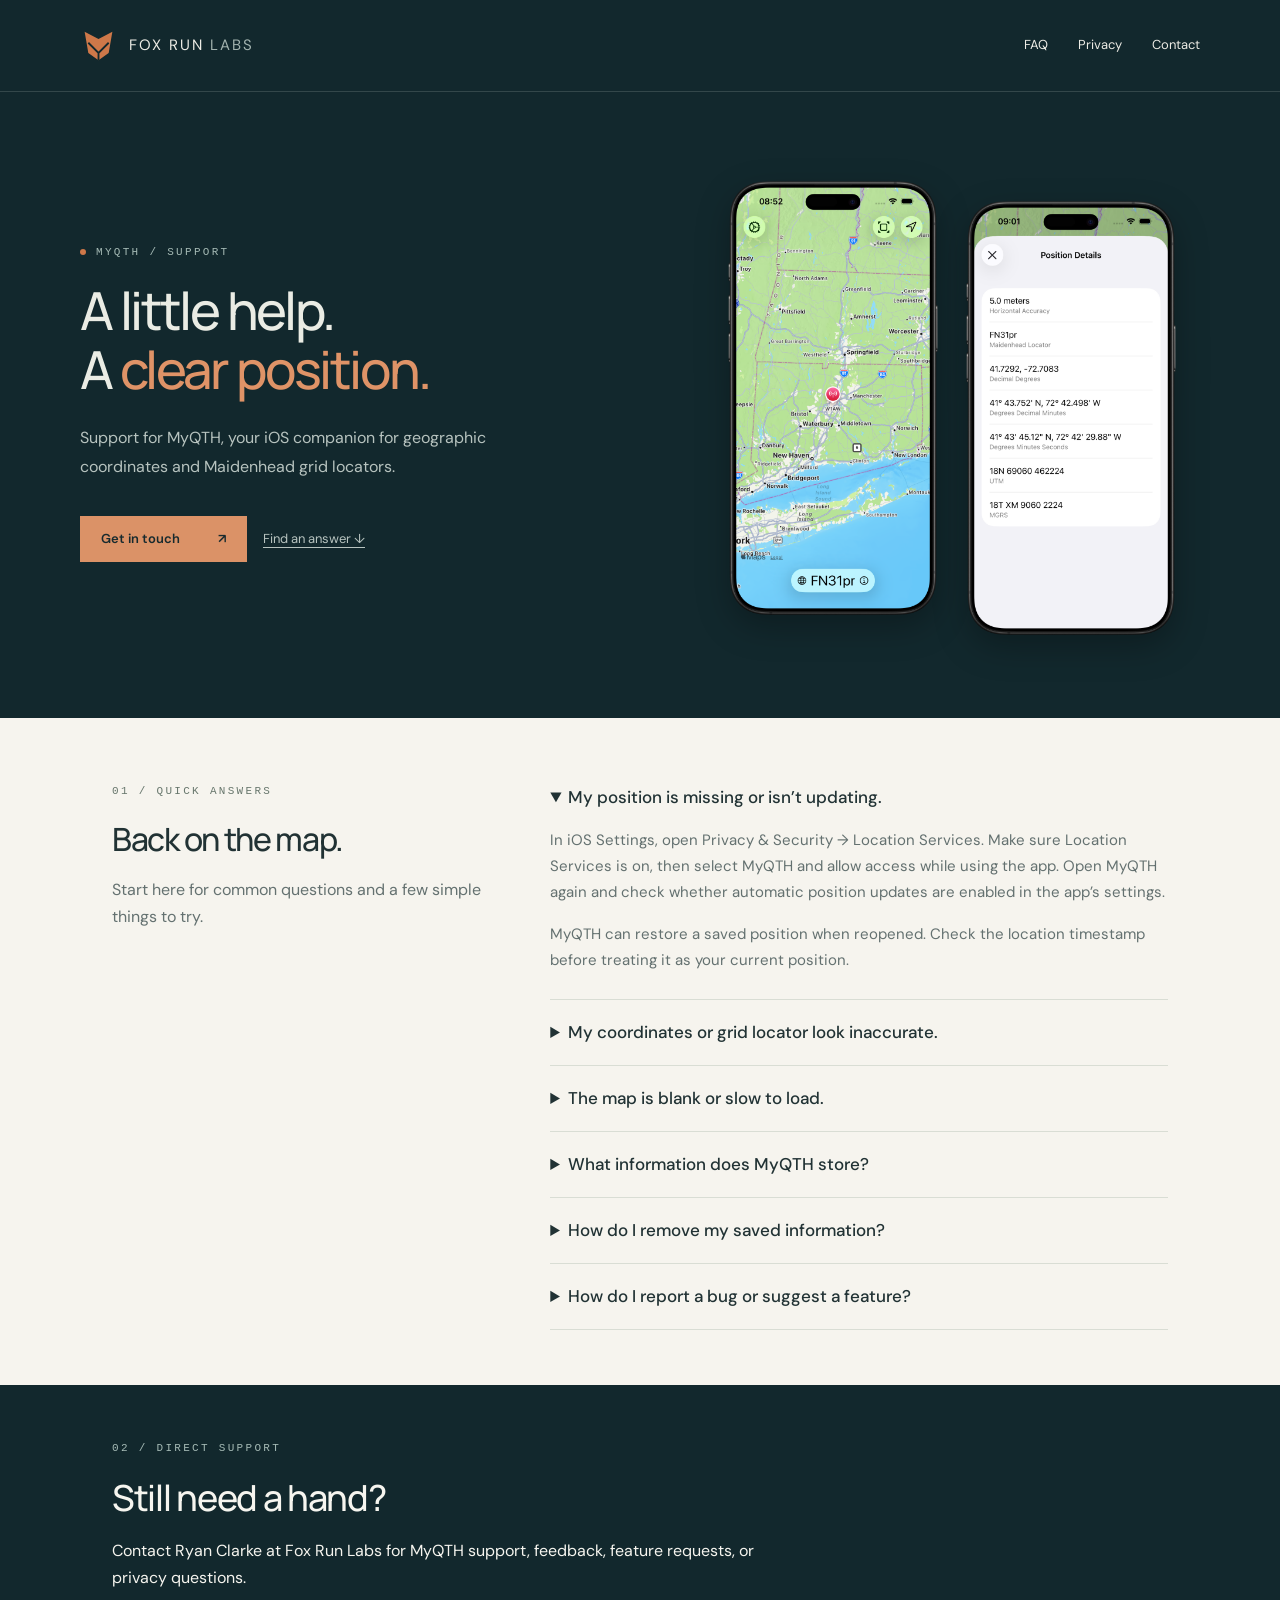
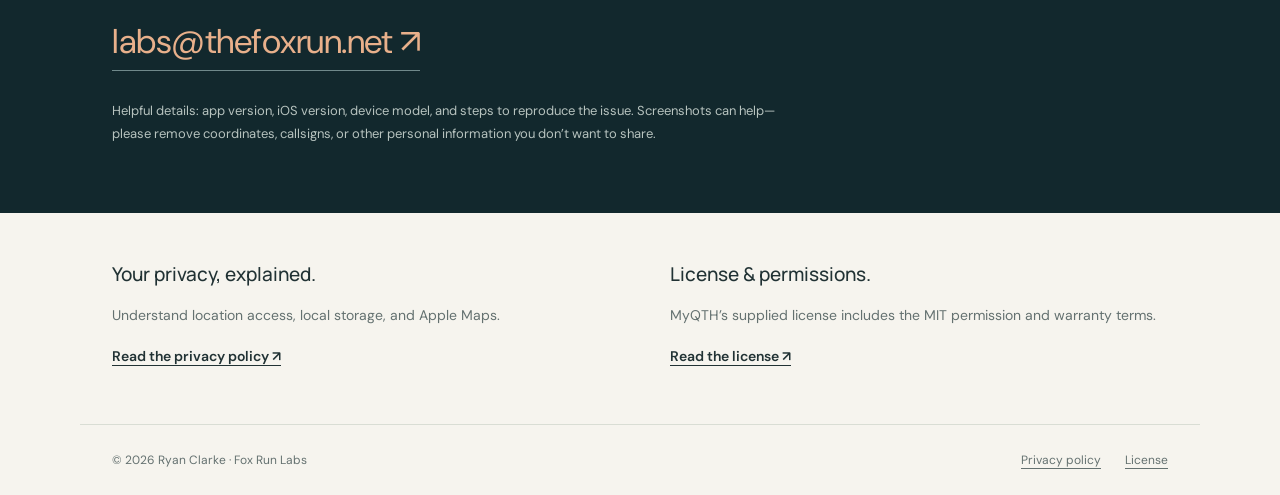
==== docs/index.html @ ea188235 ":Renamed doc/ to docs/ for GitHub Pages." ====
<!doctype html>
<html lang="en">

<head>
    <meta charset="utf-8">
    <meta name="viewport" content="width=device-width, initial-scale=1">
    <title>Support · MyQTH</title>
    <meta name="description"
        content="MyQTH for iOS — support, troubleshooting, privacy and license information from Fox Run Labs.">
    <meta name="theme-color" content="#12282d">
    <link rel="stylesheet" href="styles.css">
    <link rel="icon" href="images/favicon.svg" type="image/svg+xml">
</head>

<body><a class="skip" href="#main">Skip to content</a>
    <header><a class="brand" href="https://labs.thefoxrun.net/" aria-label="Fox Run Labs home"><svg viewBox="0 0 40 40"
                aria-hidden="true">
                <path d="M5 5l15 8L35 5l-4 23-11 8L9 28z" />
                <path class="foxline" d="M9 17l11 11 11-11M20 28v8" />
            </svg><span>FOX RUN <b>LABS</b></span></a>
        <nav aria-label="Main navigation"><a href="./#help">FAQ</a><a href="privacy.html">Privacy</a><a
                href="./#contact">Contact</a></nav>
    </header>
    <main id="main">
        <section class="hero">
            <div>
                <p class="eyebrow">MYQTH / SUPPORT</p>
                <h1>A little help.<br>A <em>clear position.</em></h1>
                <p class="intro">Support for MyQTH, your iOS companion for geographic coordinates and Maidenhead grid
                    locators.</p><a class="button" href="#contact">Get in touch <span aria-hidden="true">↗</span></a><a
                    class="textlink" href="#help">Find an answer ↓</a>
            </div>
            <div class="app-screenshots" aria-label="MyQTH app screenshots"><img src="images/main_screen.png" width="3000"
                    height="6000"
                    alt="MyQTH main screen showing an Apple Maps view, callsign marker, and Maidenhead grid locator"><img
                    src="images/position_details.png" width="3000" height="6000"
                    alt="MyQTH position details screen showing geographic coordinate formats"></div>
        </section>
        <section class="help" id="help">
            <div class="section-heading">
                <p class="eyebrow">01 / QUICK ANSWERS</p>
                <h2>Back on the map.</h2>
                <p>Start here for common questions and a few simple things to try.</p>
            </div>
            <div class="questions">
                <details open>
                    <summary>My position is missing or isn’t updating.</summary>
                    <p>In iOS Settings, open Privacy &amp; Security → Location Services. Make sure Location Services is
                        on, then select MyQTH and allow access while using the app. Open MyQTH again and check whether
                        automatic position updates are enabled in the app’s settings.</p>
                    <p>MyQTH can restore a saved position when reopened. Check the location timestamp before treating it
                        as your current position.</p>
                </details>
                <details>
                    <summary>My coordinates or grid locator look inaccurate.</summary>
                    <p>Check MyQTH’s location permission in iOS Settings and enable Precise Location if available. Try
                        again outdoors with a clear view of the sky, and allow time for a new location reading. Compare
                        the horizontal accuracy and timestamp shown by the app; a saved or approximate position may
                        produce a different grid locator.</p>
                </details>
                <details>
                    <summary>The map is blank or slow to load.</summary>
                    <p>MyQTH uses Apple Maps. Check your internet connection, then close and reopen the app. Map content
                        may need a connection even though coordinate calculations take place on your device.</p>
                </details>
                <details>
                    <summary>What information does MyQTH store?</summary>
                    <p>Your optional callsign, preferences, and last known position are stored on your device. MyQTH
                        does not maintain a location history or send your location to the developer. Apple Maps may
                        communicate with Apple to load map content. Read the <a href="privacy.html">full privacy
                            policy</a> for details.</p>
                </details>
                <details>
                    <summary>How do I remove my saved information?</summary>
                    <p>Clear your callsign in the app’s settings. Revoking location permission stops new location access
                        but does not erase the saved position. Deleting the app removes its local app data; offloading
                        may retain it. Device backups may also contain local app data.</p>
                </details>
                <details>
                    <summary>How do I report a bug or suggest a feature?</summary>
                    <p>Email <a href="mailto:labs@thefoxrun.net?subject=MyQTH%20feedback">labs@thefoxrun.net</a>. For a
                        bug, include your MyQTH version, iOS version, device model, what happened, and what you
                        expected. Suggestions and general questions are welcome too.</p>
                </details>
            </div>
        </section>
        <section class="contact" id="contact">
            <p class="eyebrow">02 / DIRECT SUPPORT</p>
            <h2>Still need a hand?</h2>
            <p>Contact Ryan Clarke at Fox Run Labs for MyQTH support, feedback, feature requests, or privacy questions.
            </p><a class="email" href="mailto:labs@thefoxrun.net?subject=MyQTH%20support">labs@thefoxrun.net <span
                    aria-hidden="true">↗</span></a>
            <p class="small">Helpful details: app version, iOS version, device model, and steps to reproduce the issue.
                Screenshots can help—please remove coordinates, callsigns, or other personal information you don’t want
                to share.</p>
        </section>
        <section class="resources">
            <div>
                <h3>Your privacy, explained.</h3>
                <p>Understand location access, local storage, and Apple Maps.</p><a href="privacy.html">Read the privacy
                    policy ↗</a>
            </div>
            <div>
                <h3>License &amp; permissions.</h3>
                <p>MyQTH’s supplied license includes the MIT permission and warranty terms.</p><a
                    href="license.html">Read the license ↗</a>
            </div>
        </section>
    </main>
    <footer><span>© 2026 Ryan Clarke · Fox Run Labs</span>
        <div><a href="privacy.html">Privacy policy</a><a href="license.html">License</a></div>
    </footer>
</body>

</html>
---- docs/styles.css ----
@import url('https://fonts.googleapis.com/css2?family=DM+Sans:wght@400;500;600;700&family=Manrope:wght@400;500;600;700;800&display=swap');

* {
    box-sizing: border-box
}

html {
    scroll-behavior: smooth;
    scroll-padding-top: 24px
}

body {
    margin: 0;
    background: #f6f5ef;
    color: #153532;
    font: 16px/1.65 -apple-system, BlinkMacSystemFont, "Segoe UI", sans-serif
}

a {
    color: inherit;
    text-underline-offset: 4px
}

a:hover {
    color: #815019
}

a:focus-visible,
summary:focus-visible {
    outline: 3px solid #a25e1c;
    outline-offset: 5px
}

header,
main,
footer {
    max-width: 1120px;
    margin: auto
}

header {
    padding: 30px 32px;
    display: flex;
    align-items: center;
    justify-content: space-between;
    border-bottom: 1px solid #d7ddd4
}

.brand {
    display: flex;
    gap: 8px;
    align-items: center;
    text-decoration: none;
    letter-spacing: 2px;
    font-size: 12px
}

.brand b {
    font-weight: 400;
    color: #586b61
}

.mark {
    display: inline-flex;
    align-items: center;
    justify-content: center;
    background: #153532;
    color: #fff;
    width: 34px;
    height: 34px;
    border-radius: 9px;
    font-size: 21px;
    font-weight: 700;
    letter-spacing: -4px;
    margin-right: 5px
}

.mark span {
    font-size: 18px
}

nav {
    display: flex;
    gap: 28px;
    font-size: 14px
}

nav a {
    text-decoration: none
}

main {
    padding: 0 32px
}

.hero {
    display: grid;
    grid-template-columns: 1.2fr 1fr;
    gap: 70px;
    padding: 80px 0 72px;
    align-items: center
}

.eyebrow {
    font: 600 11px/1.5 ui-monospace, monospace;
    letter-spacing: 2px;
    color: #53665b;
    margin: 0 0 20px
}

h1 {
    font-size: clamp(40px, 5vw, 64px);
    line-height: 1.08;
    letter-spacing: -2.5px;
    font-weight: 600;
    margin: 0 0 24px
}

h2 {
    font-size: 32px;
    line-height: 1.2;
    letter-spacing: -1px;
    margin: 0 0 18px
}

h3 {
    font-size: 19px;
    margin: 0 0 8px
}

.intro {
    font-size: 18px;
    color: #53635a;
    max-width: 440px;
    margin-bottom: 30px
}

.button {
    display: inline-flex;
    gap: 38px;
    background: #153532;
    color: #fff;
    text-decoration: none;
    padding: 13px 20px;
    border-radius: 6px;
    font-weight: 600
}

.button:hover {
    background: #294c42;
    color: white
}

.textlink {
    display: inline-block;
    margin: 16px;
    font-size: 14px
}

.locator {
    height: 330px;
    border: 1px solid #cbd6c6;
    border-radius: 16px;
    position: relative;
    overflow: hidden;
    background: radial-gradient(ellipse at center, #d8e7cf66 0 30%, transparent 31%), repeating-linear-gradient(0deg, transparent 0 54px, #cad5c155 55px 56px), repeating-linear-gradient(90deg, #eaf0df 0 54px, #cad5c1 55px 56px)
}

.locator:before,
.locator:after {
    content: "";
    position: absolute;
    border: 1px solid #aabda3;
    border-radius: 50%;
    width: 220px;
    height: 220px;
    left: 50%;
    top: 46%;
    transform: translate(-50%, -50%)
}

.locator:after {
    width: 140px;
    height: 140px
}

.pin {
    position: absolute;
    left: 50%;
    top: 46%;
    transform: translate(-50%, -50%);
    font-size: 52px;
    color: #254a3b
}

.north {
    position: absolute;
    right: 22px;
    top: 18px;
    font: 12px ui-monospace, monospace
}

.gridlabel,
.coordinates {
    position: absolute;
    bottom: 40px;
    width: 100%;
    text-align: center;
    font: 10px ui-monospace, monospace;
    letter-spacing: 1.5px
}

.coordinates {
    bottom: 22px;
    font-size: 8px;
    color: #52634e
}

.help {
    display: grid;
    grid-template-columns: 1fr 1.65fr;
    gap: 64px;
    padding: 58px 0;
    border-top: 1px solid #d7ddd4
}

.section-heading>p:last-child {
    color: #53635a
}

details {
    border-bottom: 1px solid #d7ddd4;
    padding: 18px 0
}

details:first-child {
    padding-top: 0
}

summary {
    cursor: pointer;
    font-size: 17px;
    font-weight: 600;
    padding-right: 12px
}

details p {
    color: #4c5e53;
    font-size: 15px;
    line-height: 1.75
}

details p:last-child {
    margin-bottom: 8px
}

.contact {
    background: #153532;
    color: #f6f5ef;
    border-radius: 12px;
    padding: 42px 48px;
    margin: 22px 0 40px;
    max-width: 100%
}

.contact .eyebrow {
    color: #c1d1b7
}

.contact>p {
    max-width: 670px
}

.email {
    display: inline-block;
    font-size: clamp(20px, 3.8vw, 34px);
    letter-spacing: -.5px;
    text-decoration: none;
    border-bottom: 1px solid #809583;
    margin: 5px 0 16px
}

.email:hover {
    color: #e4c68f
}

.small {
    font-size: 13px;
    color: #ced8ca
}

.resources {
    display: grid;
    grid-template-columns: 1fr 1fr;
    gap: 60px;
    padding: 10px 0 54px
}

.resources p {
    font-size: 14px;
    color: #53635a
}

.resources a {
    font-size: 14px;
    font-weight: 600
}

footer {
    padding: 25px 32px;
    border-top: 1px solid #d7ddd4;
    display: flex;
    justify-content: space-between;
    gap: 20px;
    color: #58675e;
    font-size: 12px
}

footer div {
    display: flex;
    gap: 24px
}

.document {
    max-width: 740px;
    padding: 64px 0 80px
}

.document h1 {
    font-size: 48px
}

.document h2 {
    font-size: 23px;
    margin-top: 36px
}

.document p {
    overflow-wrap: anywhere
}

.skip {
    position: absolute;
    top: -100px;
    left: 15px;
    background: white;
    padding: 10px;
    z-index: 5
}

.skip:focus {
    top: 10px
}

@media(max-width:720px) {
    header {
        padding: 22px 20px
    }

    main {
        padding: 0 20px
    }

    nav {
        gap: 16px;
        font-size: 12px
    }

    .brand {
        font-size: 10px;
        letter-spacing: 1px
    }

    .hero {
        grid-template-columns: 1fr;
        padding: 48px 0;
        gap: 30px
    }

    .locator {
        height: 230px
    }

    .help {
        grid-template-columns: 1fr;
        gap: 24px;
        padding: 36px 0
    }

    .contact {
        padding: 30px 24px
    }

    .resources {
        grid-template-columns: 1fr;
        gap: 28px
    }

    footer {
        padding: 22px 20px;
        flex-direction: column
    }

    .document h1 {
        font-size: 40px
    }
}

@media(prefers-reduced-motion:reduce) {
    html {
        scroll-behavior: auto
    }
}

/* Shared visual language from labs.thefoxrun.net. */
:root {
    --navy: #12282d;
    --cream: #f6f4ee;
    --ink: #213234;
    --muted: #647170;
    --orange: #ce7849;
    --line: #d9ddd4
}

body {
    background: var(--cream);
    color: var(--ink);
    font-family: 'DM Sans', Arial, sans-serif;
    line-height: 1.7
}

h1,
h2,
h3 {
    font-family: Manrope, Arial, sans-serif;
    font-weight: 500
}

header {
    max-width: none;
    padding: 27px max(6%, calc((100vw - 1120px)/2));
    background: var(--navy);
    color: #edece5;
    border-color: #33474a
}

.brand {
    font-size: 15px;
    gap: 12px;
    letter-spacing: 2px;
    white-space: nowrap
}

.brand svg {
    width: 37px;
    fill: var(--orange);
    flex-shrink: 0
}

.brand b {
    color: #a3b3af
}

.foxline {
    fill: none;
    stroke: var(--navy);
    stroke-width: 2
}

nav {
    font-size: 13px;
    gap: 30px
}

nav a:hover,
.brand:hover {
    color: #e59a71
}

main {
    max-width: none;
    padding: 0
}

.hero {
    background: var(--navy);
    color: #eaece4;
    padding: 80px max(6%, calc((100vw - 1120px)/2));
    gap: 55px;
    grid-template-columns: 1.15fr 1fr
}

.hero .eyebrow {
    color: #a5bab5
}

.hero .eyebrow:before {
    content: '';
    display: inline-block;
    width: 6px;
    height: 6px;
    border-radius: 50%;
    background: var(--orange);
    margin-right: 10px;
    vertical-align: middle
}

h1 {
    line-height: 1.14;
    font-size: clamp(38px, 4.1vw, 61px);
    letter-spacing: -2.6px
}

h1 em {
    font-style: normal;
    color: #df9367
}

.intro {
    color: #b7c3bf;
    font-size: 16px;
    line-height: 1.8
}

.button {
    background: #db9267;
    color: #172a2e;
    border-radius: 0;
    font-size: 13px;
    padding: 12px 21px
}

.button:hover {
    background: #edaa80;
    color: #172a2e
}

.textlink {
    color: #b7c3bf;
    font-size: 13px
}

.textlink:hover {
    color: #e59a71
}

.locator {
    border-radius: 0;
    border-color: #3c5355;
    background: radial-gradient(ellipse at center, #28494a66 0 30%, transparent 31%), repeating-linear-gradient(0deg, transparent 0 54px, #49606555 55px 56px), repeating-linear-gradient(90deg, #172f34 0 54px, #49606555 55px 56px)
}

.locator:before,
.locator:after {
    border-color: #70898b
}

.pin {
    color: #df9367
}

.north {
    color: #b7c3bf
}

.gridlabel {
    color: #df9367
}

.coordinates {
    color: #a5bab5
}

.help,
.resources {
    max-width: 1120px;
    margin-left: auto;
    margin-right: auto;
    padding-left: 32px;
    padding-right: 32px
}

.help {
    border: 0;
    padding-top: 65px;
    padding-bottom: 55px
}

.eyebrow {
    font-weight: 500;
    letter-spacing: 2.3px;
    color: #67766c
}

h2 {
    letter-spacing: -1.3px
}

details {
    border-color: var(--line)
}

summary {
    font-weight: 500
}

details p,
.section-heading>p:last-child,
.resources p {
    color: var(--muted)
}

.contact {
    border-radius: 0;
    background: var(--navy);
    margin: 0;
    padding: 55px max(6%, calc((100vw - 1056px)/2))
}

.contact h2 {
    font-size: 36px
}

.contact .eyebrow {
    color: #a5bab5
}

.email {
    border-color: #70898b;
    color: #e8b08b
}

.small {
    color: #b7c3bf
}

.resources {
    padding-top: 45px;
    padding-bottom: 55px
}

.resources h3 {
    font-weight: 500
}

.document {
    max-width: 800px;
    padding: 64px 30px 80px;
    margin: auto
}

.document h1 {
    color: var(--navy)
}

footer {
    border-color: var(--line);
    color: var(--muted)
}

a:focus-visible,
summary:focus-visible {
    outline-color: var(--orange)
}

@media(max-width:720px) {
    header {
        padding: 22px 5%;
        flex-wrap: wrap;
        gap: 20px
    }

    .brand {
        font-size: 12px
    }

    nav {
        font-size: 12px;
        gap: 20px
    }

    .hero {
        grid-template-columns: 1fr;
        padding: 45px 5%;
        gap: 35px
    }

    h1 {
        letter-spacing: -1.5px
    }

    .help,
    .resources {
        padding-left: 5%;
        padding-right: 5%
    }

    .contact {
        padding: 38px 5%
    }

    .contact h2 {
        font-size: 30px
    }

    .document {
        padding: 45px 5% 60px
    }
}

.app-screenshots {
    display: flex;
    align-items: center;
    justify-content: center;
    gap: 18px;
    min-width: 0;
    padding: 6px 0 20px
}

.app-screenshots img {
    display: block;
    width: calc(50% - 9px);
    max-width: 220px;
    height: auto;
    filter: drop-shadow(0 12px 16px #0004)
}

.app-screenshots img:nth-child(2) {
    transform: translateY(20px)
}

@media(max-width:720px) {
    .app-screenshots {
        max-width: 460px;
        width: 100%;
        margin: auto;
        gap: 16px
    }

    .app-screenshots img {
        width: calc(50% - 8px)
    }
}
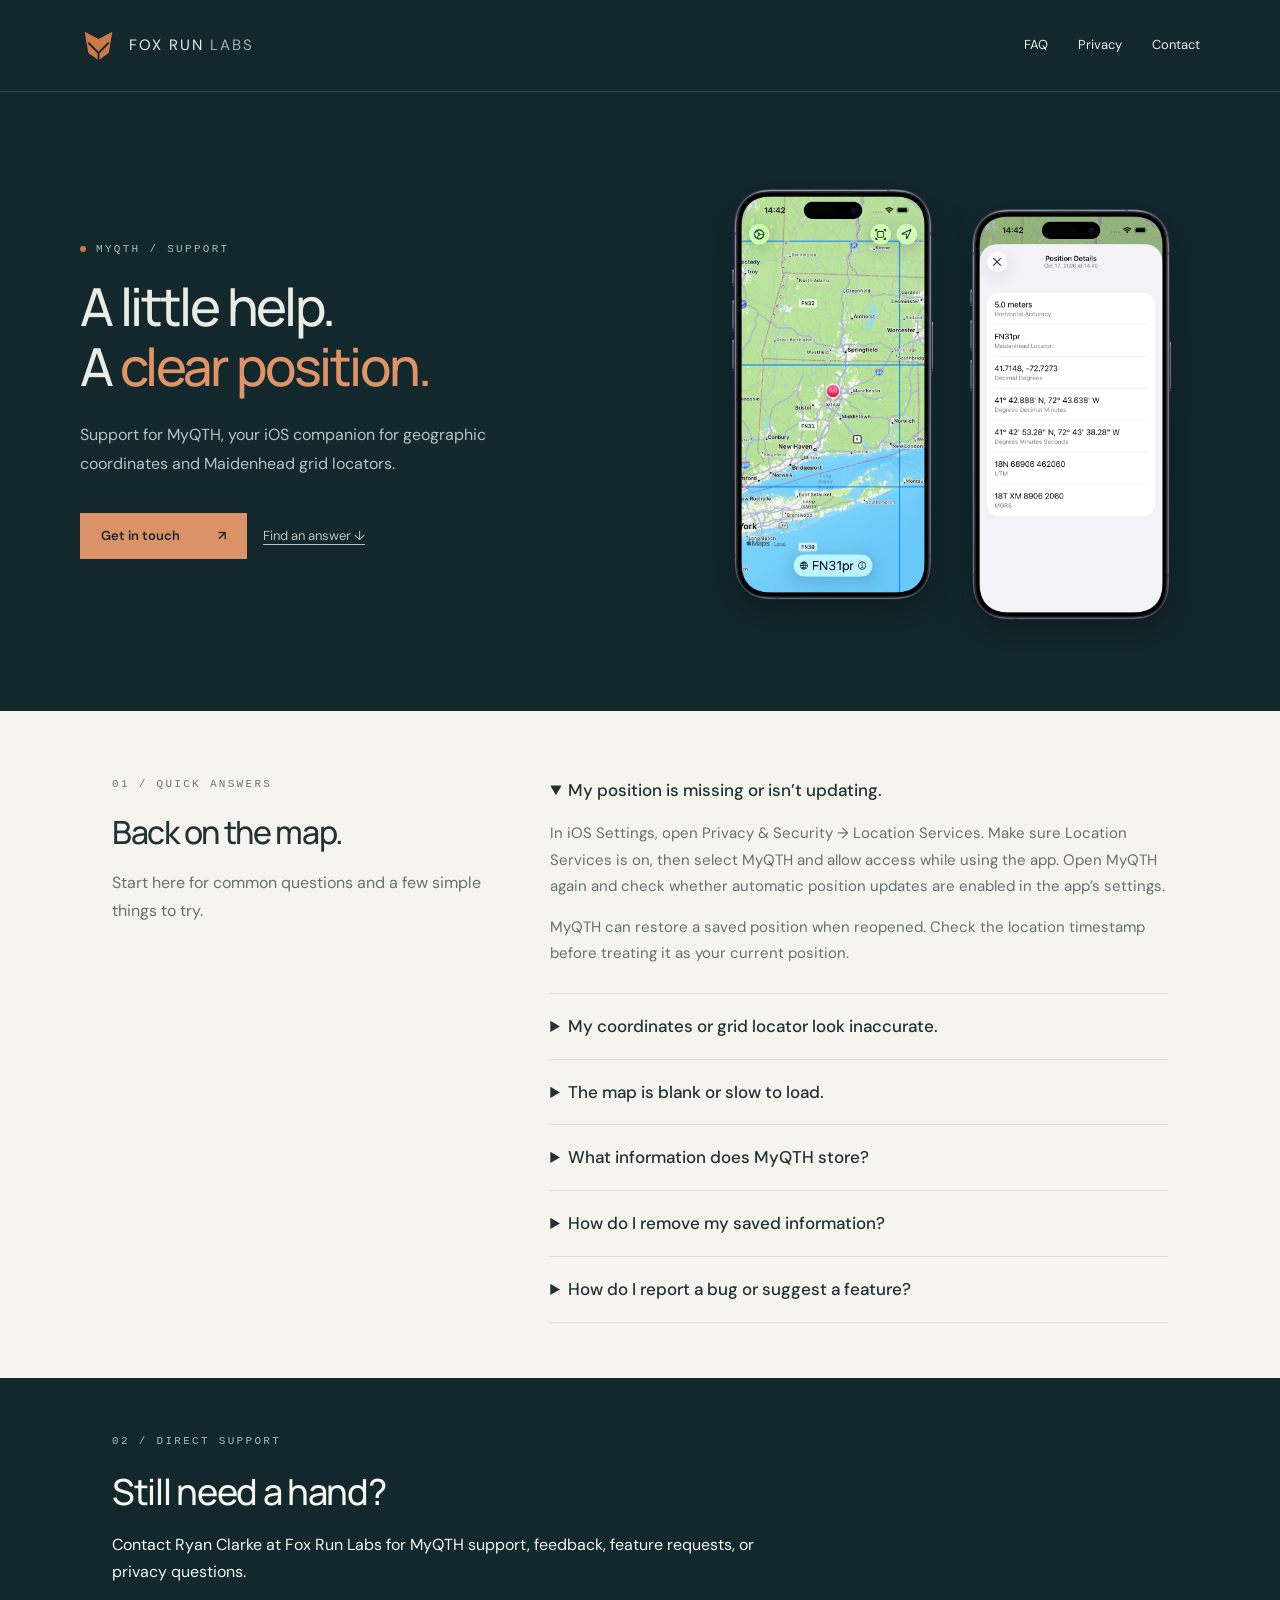
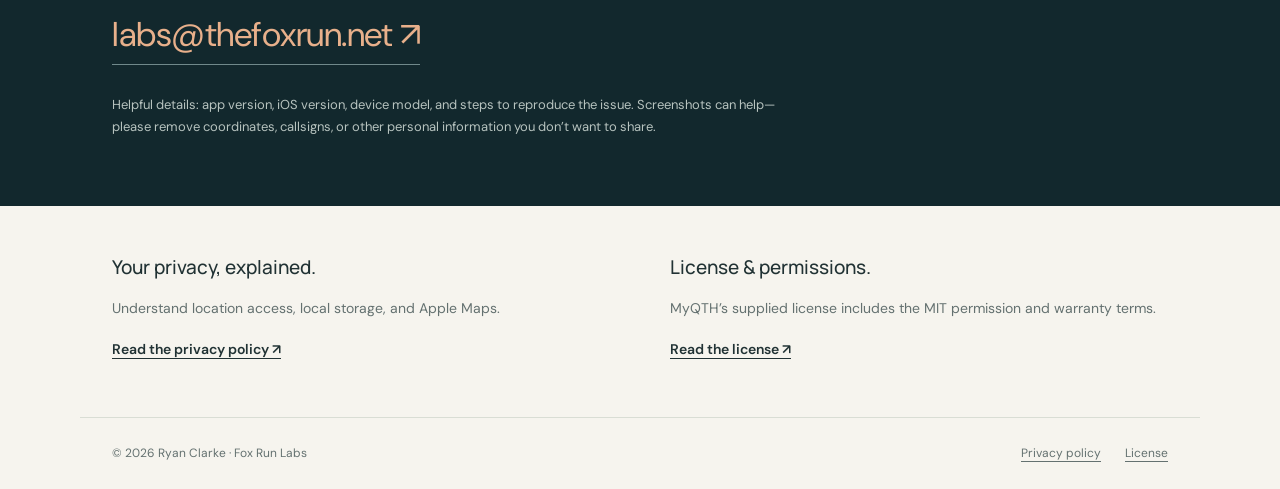
==== commit 4b90fa4b: "Updated screenshots to match new UI." ====
--- a/docs/index.html
+++ b/docs/index.html
@@ -30,10 +30,10 @@
                     locators.</p><a class="button" href="#contact">Get in touch <span aria-hidden="true">↗</span></a><a
                     class="textlink" href="#help">Find an answer ↓</a>
             </div>
-            <div class="app-screenshots" aria-label="MyQTH app screenshots"><img src="images/main_screen.png" width="3000"
-                    height="6000"
+            <div class="app-screenshots" aria-label="MyQTH app screenshots"><img src="images/main-screen.png" width="1419"
+                    height="2796"
                     alt="MyQTH main screen showing an Apple Maps view, callsign marker, and Maidenhead grid locator"><img
-                    src="images/position_details.png" width="3000" height="6000"
+                    src="images/position-details.png" width="1419" height="2796"
                     alt="MyQTH position details screen showing geographic coordinate formats"></div>
         </section>
         <section class="help" id="help">
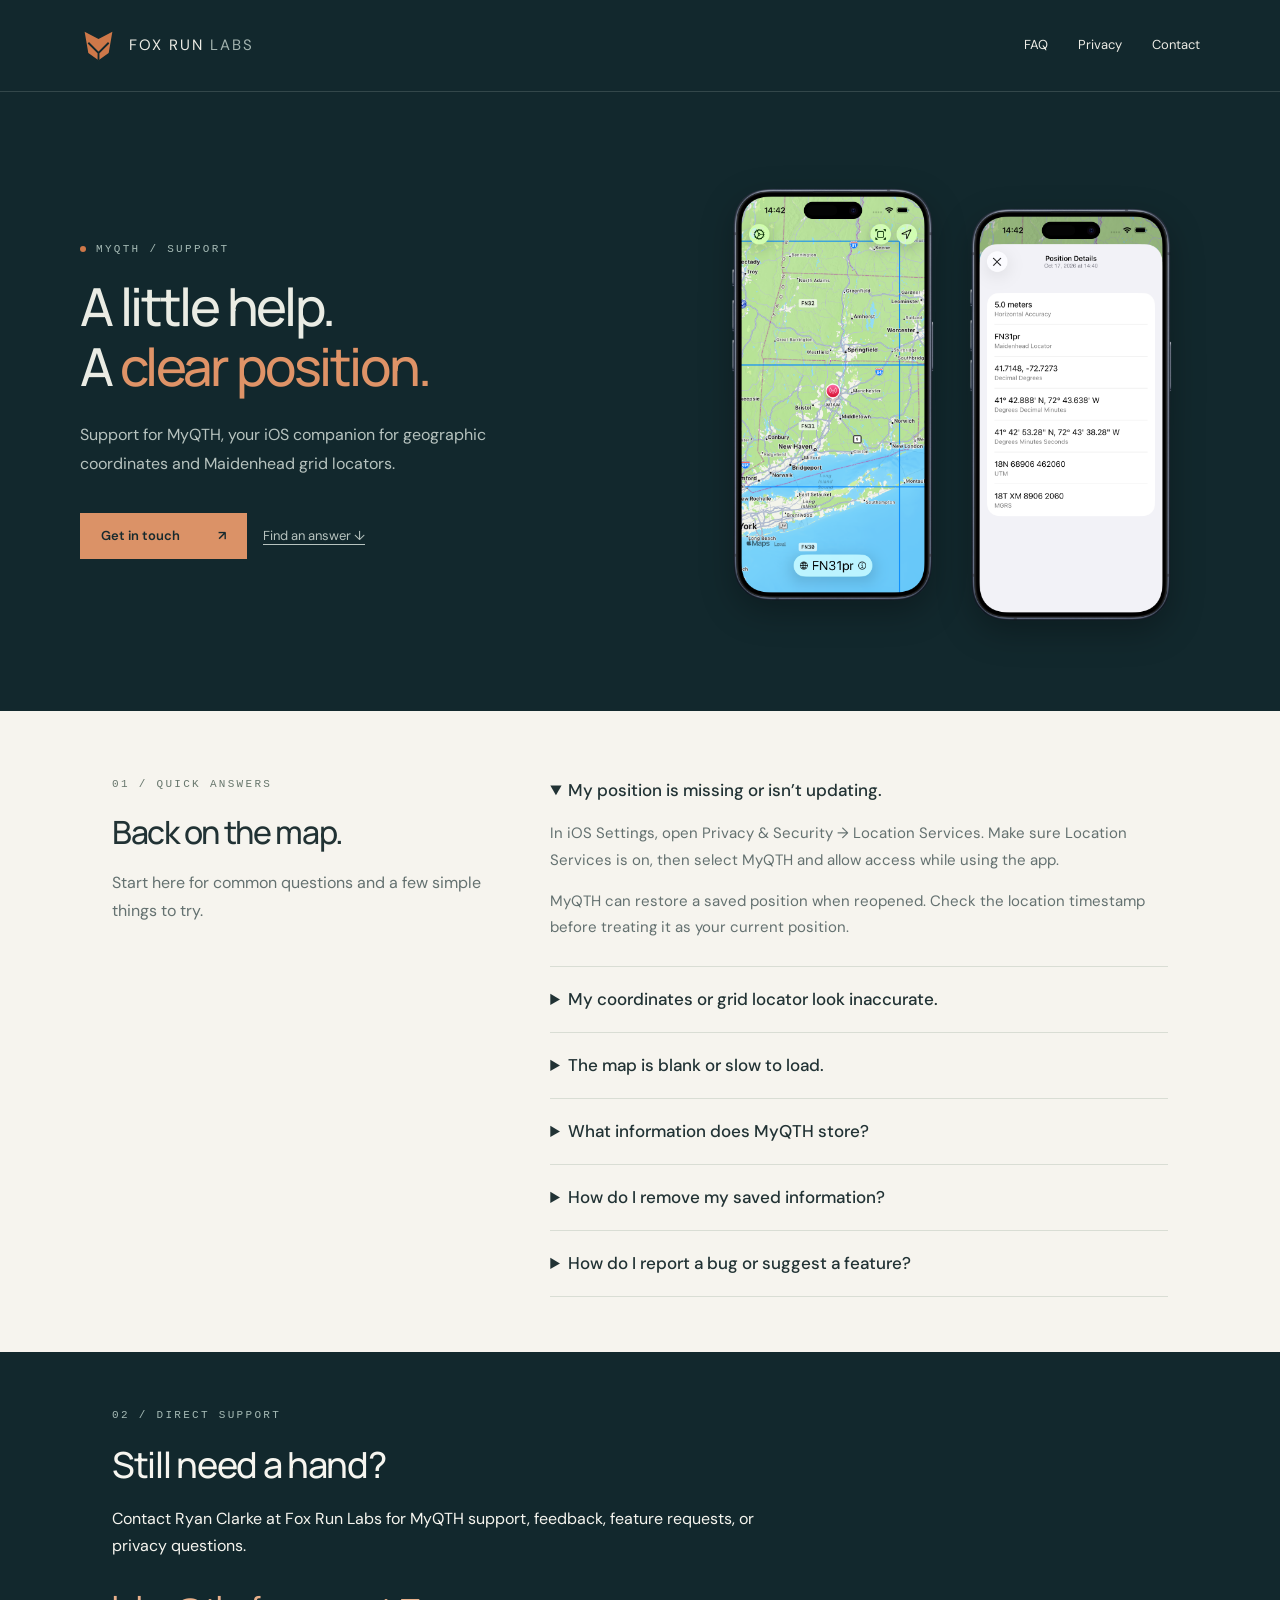
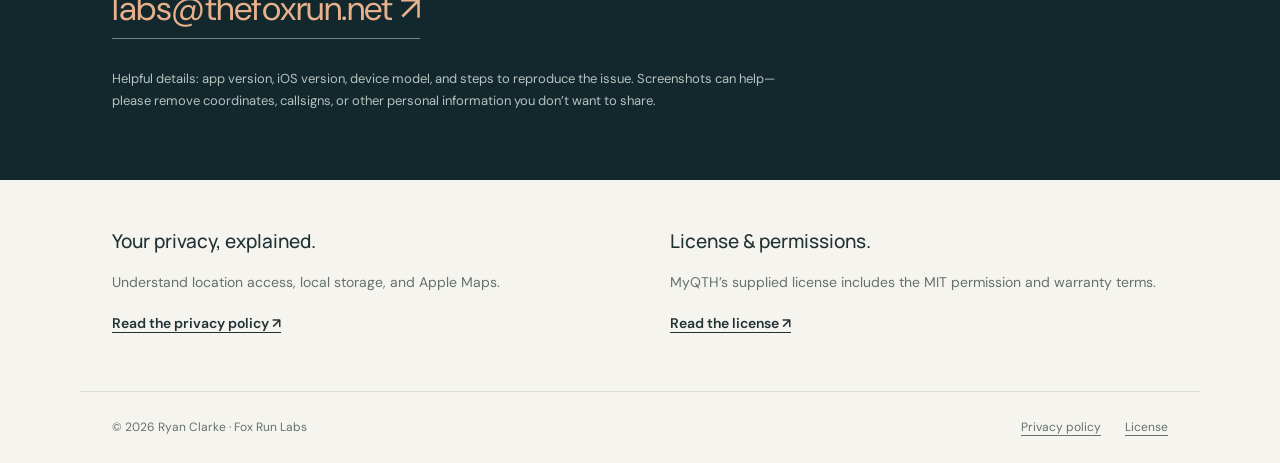
==== commit 4f83b518: "Updated support page to remove language of automatic updates." ====
--- a/docs/index.html
+++ b/docs/index.html
@@ -46,8 +46,7 @@
                 <details open>
                     <summary>My position is missing or isn’t updating.</summary>
                     <p>In iOS Settings, open Privacy &amp; Security → Location Services. Make sure Location Services is
-                        on, then select MyQTH and allow access while using the app. Open MyQTH again and check whether
-                        automatic position updates are enabled in the app’s settings.</p>
+                        on, then select MyQTH and allow access while using the app.</p>
                     <p>MyQTH can restore a saved position when reopened. Check the location timestamp before treating it
                         as your current position.</p>
                 </details>
